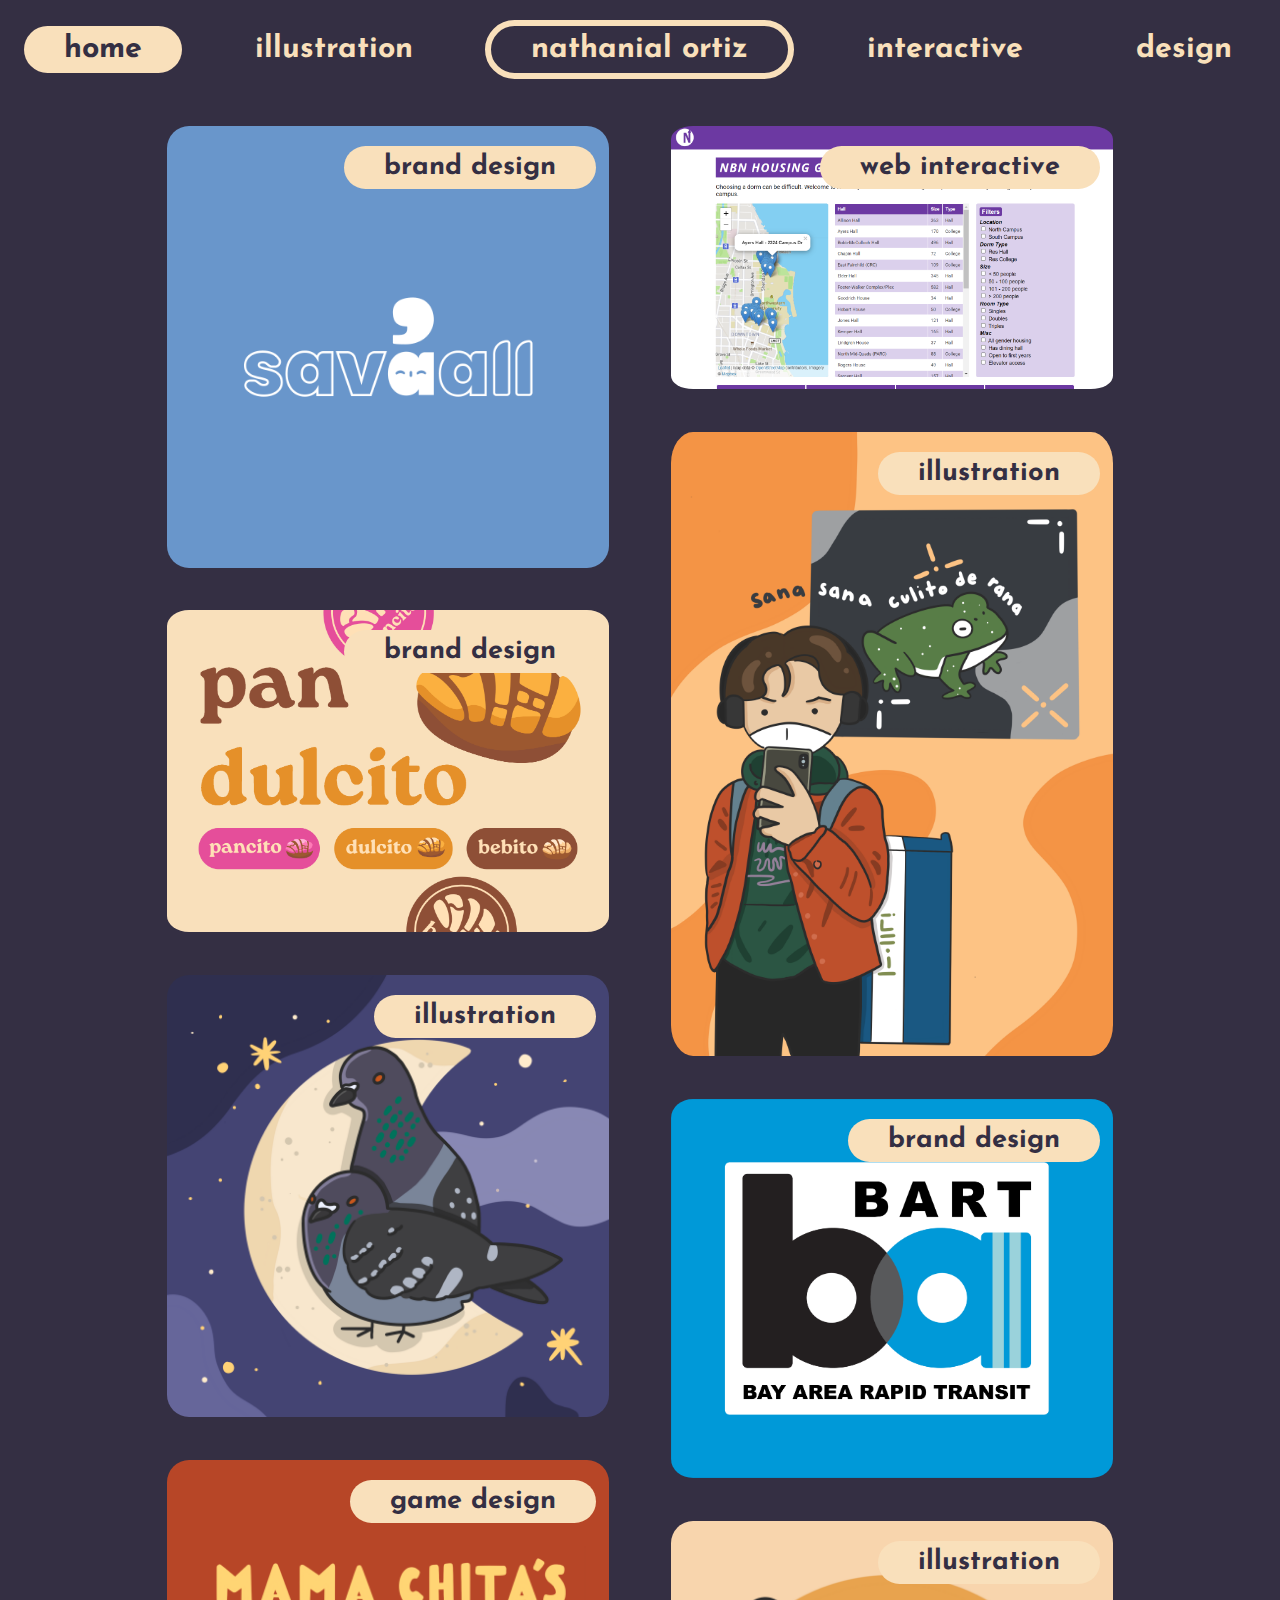
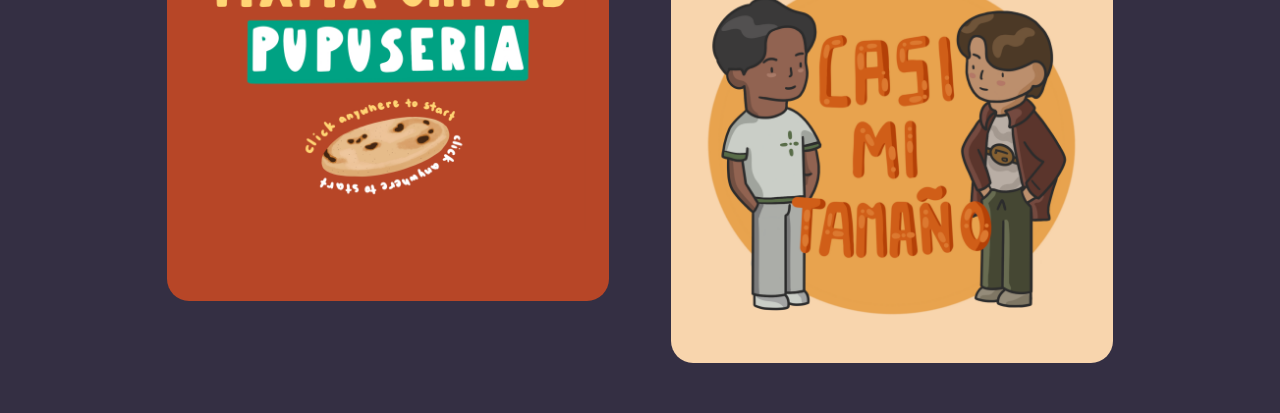
==== index.html @ 3fd73d50 "New Portfolio" ====
<!DOCTYPE html>
<html>
<head>
    <title>Nathanial Ortiz</title>
    <link rel="stylesheet" href="style.css" >
    <link href="https://fonts.googleapis.com/css2?family=Josefin+Sans:ital,wght@0,400;0,500;0,600;0,700;1,400;1,500;1,600;1,700&display=swap" rel="stylesheet">
</head>

<body>
    <div class="topnav"> 
        <a class="active" href="index.html">home</a>
        <a href="illustration.html">illustration</a>
        <a id="namenav">nathanial ortiz</a>
        <a href="interactive.html">interactive</a>
        <a href="design.html">design</a>
    </div>
    <div class="gallery">
    <div class="scroll">
        <button class="featured">
            <a>brand design</a>
            <img src="img/savaall.png">
        </button>
        <button class="featured">
            <a>brand design</a>
            <img src="img/pan-dulcito.png">
        </button>
        <button class="featured">
            <a>illustration</a>
            <img src="img/paloma_couple.png">
        </button>
        <button class="featured" onclick="location.href='pupuseria.html'">
            <a>game design</a>
            <img src="img/pupuseria.png">
        </button>
        
        
    </div>
    <div class="scroll">
        <button class="featured" onclick="location.href='housing_guide.html'">
            <a>web interactive</a>
            <img src="img/housing_guide_for_mockup.png">
        </button>
        <button class="featured">
            <a>illustration</a>
            <img src="img/rana_rana.png">
        </button>
        <button class="featured">
            <a>brand design</a>
            <img src="img/Asset 2@4x-81.png">
        </button>
        <button class="featured">
            <a>illustration</a>
            <img src="img/casi.png">
        </button>
        
    </div>
    </div>
        
</body>
</html>
---- style.css ----
@import url('https://fonts.googleapis.com/css2?family=Inter:wght@100;200;300;400;500;600;700;800;900&display=swap');

body, button{
    background-color: #342F43;
    font-family: 'Josefin Sans', sans-serif;
    font-style: normal;
    color: #F9E0BB;
    font-weight: bold;
    flex-wrap: wrap;      
}
h1{
    background-color: #F9E0BB;
    color:#342F43;
    padding: 10px 30px;
    border-radius: 33px;

}
h2{
    font-size: 2.5em;
    background-color: #F9E0BB;
    color: #342F43;
    padding: 15px 20px;
    border-radius: 15px;
    font-style: italic;
    /* text-decoration: underline; */
}
h3{
    font-size: 1.6em;
    padding: 10px 17px;
    background-color:#F9E0BB;
    border-radius: 30px;
    color:#342F43;
    width:fit-content; 
}
h4{
    font-size: 1.6em;
    padding: 10px 17px;
    background-color:#342F43;
    border-radius: 30px;
    color:#F9E0BB;
    width:fit-content; 
    margin: 20px auto;
}
a{  color: #F9E0BB;
    text-decoration: none;
    font-size: 1.9em;
    padding: 8px 40px;
    margin: 20px auto;
    border-radius: 30px;
    transition: 0.35s;   
}
p{
    font-family: "Inter", sans-serif;
    font-weight: 300;
    font-size: 1.2em;
    line-height: 1.5em;
    /* margin-bottom: 40px; */
}
a:hover{
    color: #342F43;
    background-color:  #F9E0BB;
}
li{
    font-family: "Inter", sans-serif;
    font-weight: 300;
    font-size: 1.2em;
    line-height: 1.5em;
}
.topnav{
    display: flex;
    text-align: center;
    /* padding: 0 10vw; */
    align-items: center;
    position: fixed;
    z-index: 100;
    background-color: #342F43;
    width: 100%;
    top:0;
}
#namenav{
    border: 6px solid #F9E0BB;
    border-radius: 30px;
    border-style: inline;
    justify-content: space-around;
}
.gallery{
    display: flex; 
    flex-direction: row;
    margin: 125px 10vw 0;
}
.featured{
    border: 0;
    /* margin-bottom: 5%; */
    background-color: transparent;
    margin: 0% 5% 7.5% 5%;
    position: relative;
}

.featured>img{
    border-radius: 5%;
    width: 100%;
    transition: 0.35s;
}

.featured>a{
    position: absolute;
    color: #342F43;
    background-color:  #F9E0BB;
    right: 1.5vw;
    text-align: right;
    font-size: 1.7rem;  
}
.featured:hover>a{
    color: #F9E0BB;
    background-color: #342F43;
}
.scroll{
    display:flex;
    flex-direction: column;
    width: 50%;
}
.illustration>button{
    text-align: center;
    margin: auto;
    width: 70vh;
    max-width: 60vw;
    /* margin: 0 25%; */
}
.illustration{ 
    flex-direction: column;
    margin: 150px 15vw 100px;
}
.header{
    margin: 125px auto 30px;
    width: fit-content;
}
.slider{
    position: fixed;
    bottom: 10px;
    left: 50vw;
    transform: translateX(-50%);
    margin: 25px 0;
}
.slider>button{
    border: none;
    background-color: transparent;
}
.w3-button{
    background-color: #F9E0BB;
    color:#342F43;
    font-size: 2rem;
}
.w3-button:hover{
    background-color: #342F43;
    color:#F9E0BB;
}
.photo-grid{
    display:flex;
    flex-wrap: wrap;
    align-content: space-between;
    gap: 20px;
    margin: 20px 0;
}
.three-row-photo-grid>img{
    width: calc(33.3% - 3.33px);
}
.photo-grid>img{
    width: calc(50% - 10px);
    border-radius: 20px;
    height: 100%;
    align-self: center;
    margin: auto;

}

.lead-image{
    margin: 10px 10% 30px;
    border-radius: 30px;
}
.project-page{
    display: flex; 
    flex-direction: row;
    margin: 125px 10vw 0;
    flex-direction: column;
    margin: 0px 20vw 100px;
}
.active{
    color: #342F43;
    background-color:  #F9E0BB;
}
.skills{
    display: inline-flex;   
}
.skills>a{
    font-size: 1.3em;
    border: 5px solid #F9E0BB;
    margin: 20px 10px 20px 0;
}
.skills>a:hover{
    color:#F9E0BB;
    background-color: #342F43;
}
.yellow{
    background-color: #F9E0BB;
    color:#342F43;
    border: 6px solid #F9E0BB;
}
.yellow:hover{
    background-color: #342F43;
    color:#F9E0BB;
}


/* Make sure to take away extra space on sides on tablet version */
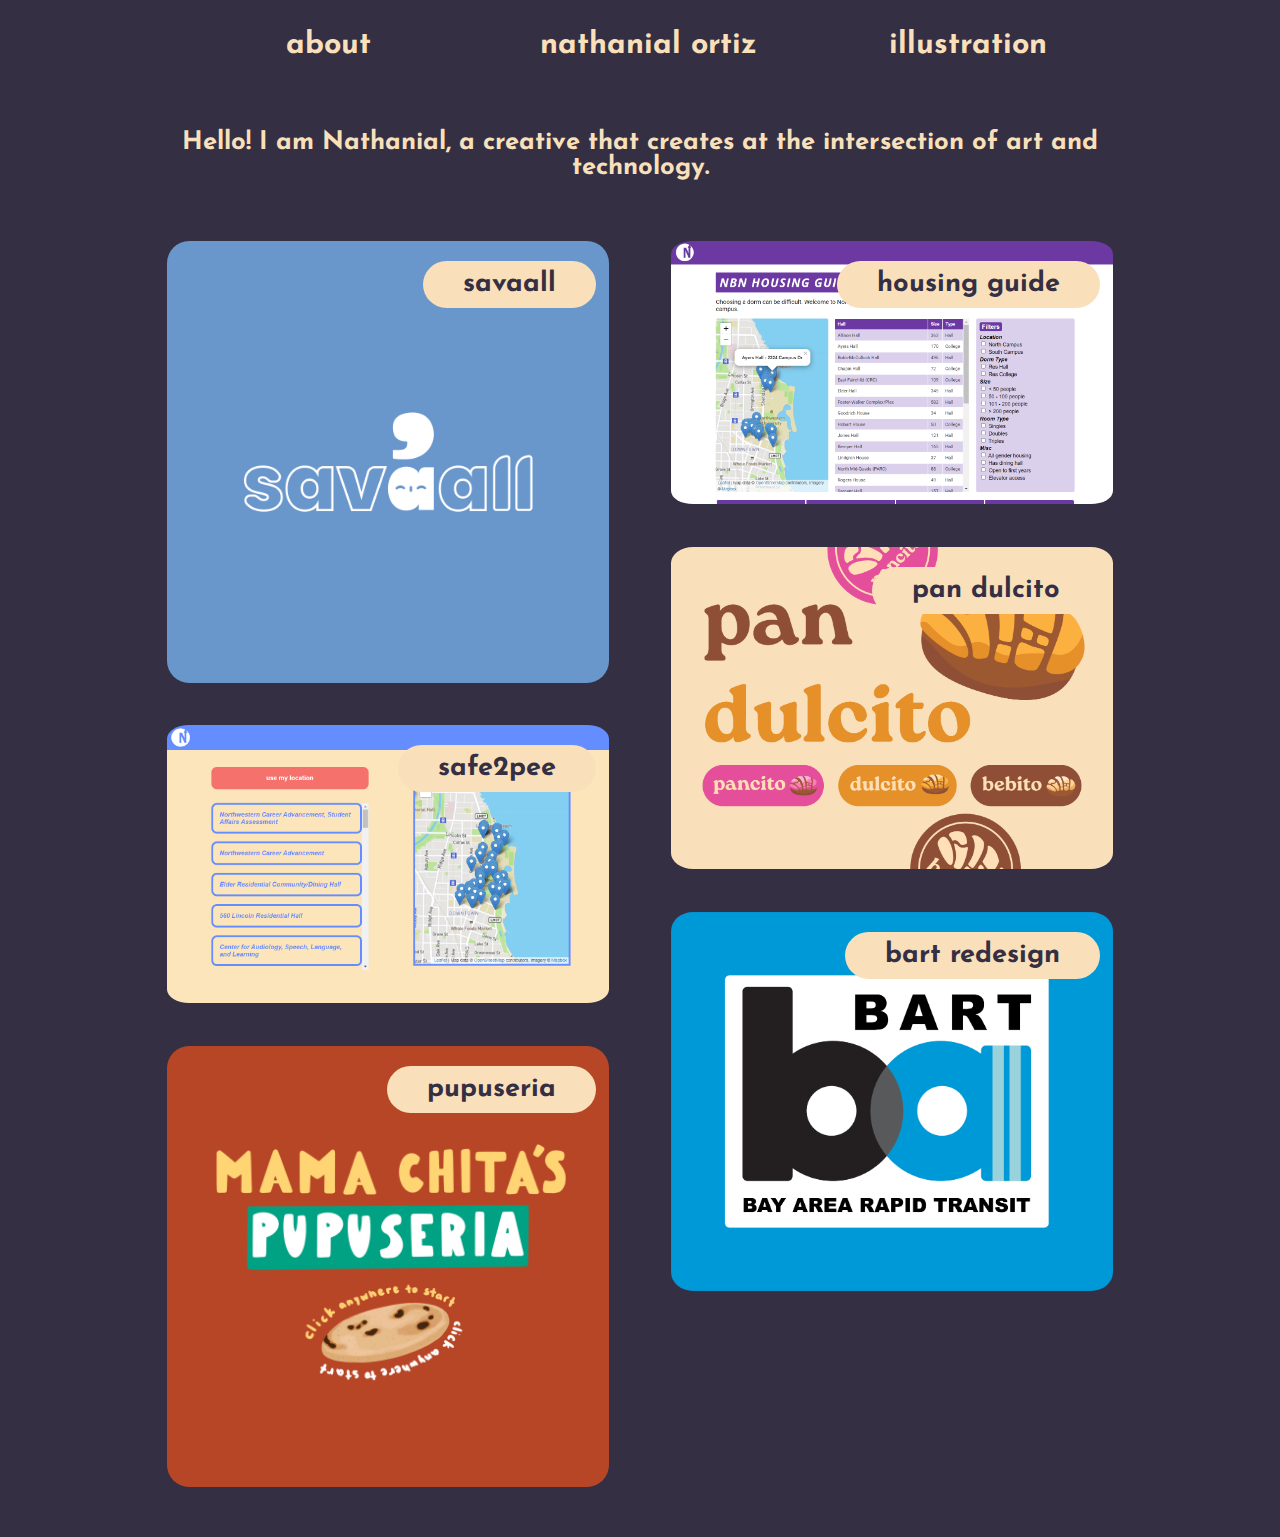
==== commit 317c9dc1: "update" ====
--- a/index.html
+++ b/index.html
@@ -8,28 +8,31 @@
 
 <body>
     <div class="topnav"> 
-        <a class="active" href="index.html">home</a>
-        <a href="illustration.html">illustration</a>
-        <a id="namenav">nathanial ortiz</a>
-        <a href="interactive.html">interactive</a>
-        <a href="design.html">design</a>
+        <a id="first-nav-item" href="about.html">about</a>
+        <a id="second-nav-item" style="position: static; margin-left: 50%; transform: translate(-50%, 0);" href="index.html" >nathanial ortiz</a>
+        <a id="third-nav-item" href="illustration.html">illustration</a>
+    </div>
+    <div class="subheader">
+        <h4>Hello! I am Nathanial, a creative that creates at the intersection of art and technology.</h4>
+    </div>
     </div>
     <div class="gallery">
     <div class="scroll">
         <button class="featured">
-            <a>brand design</a>
+            <a>savaall</a>
             <img src="img/savaall.png">
         </button>
-        <button class="featured">
-            <a>brand design</a>
-            <img src="img/pan-dulcito.png">
-        </button>
-        <button class="featured">
-            <a>illustration</a>
+        
+        <!-- <button class="featured">
+            <a>paloma</a>
             <img src="img/paloma_couple.png">
+        </button> -->
+        <button class="featured interactive" onclick="location.href='safe2pee.html'">
+            <a>safe2pee</a>
+            <img src="img/safe2pee_main.png">
         </button>
         <button class="featured" onclick="location.href='pupuseria.html'">
-            <a>game design</a>
+            <a>pupuseria</a>
             <img src="img/pupuseria.png">
         </button>
         
@@ -37,21 +40,25 @@
     </div>
     <div class="scroll">
         <button class="featured" onclick="location.href='housing_guide.html'">
-            <a>web interactive</a>
+            <a>housing guide</a>
             <img src="img/housing_guide_for_mockup.png">
         </button>
+        <!-- <button class="featured">
+            <a>+</a>
+            <img src="img/rana_rana.png">
+        </button> -->
         <button class="featured">
-            <a>illustration</a>
-            <img src="img/rana_rana.png">
+            <a>pan dulcito</a>
+            <img src="img/pan-dulcito.png">
         </button>
         <button class="featured">
-            <a>brand design</a>
+            <a>bart redesign</a>
             <img src="img/Asset 2@4x-81.png">
         </button>
-        <button class="featured">
-            <a>illustration</a>
+        <!-- <button class="featured">
+            <a>+</a>
             <img src="img/casi.png">
-        </button>
+        </button> -->
         
     </div>
     </div>
--- a/style.css
+++ b/style.css
@@ -44,10 +44,11 @@
 a{  color: #F9E0BB;
     text-decoration: none;
     font-size: 1.9em;
-    padding: 8px 40px;
+    padding: 10px 40px;
     margin: 20px auto;
     border-radius: 30px;
-    transition: 0.35s;   
+    transition: 0.35s;
+    background-color:#342F43;
 }
 p{
     font-family: "Inter", sans-serif;
@@ -68,8 +69,6 @@
 }
 .topnav{
     display: flex;
-    text-align: center;
-    /* padding: 0 10vw; */
     align-items: center;
     position: fixed;
     z-index: 100;
@@ -78,15 +77,16 @@
     top:0;
 }
 #namenav{
-    border: 6px solid #F9E0BB;
+    /* border: 6px solid #342F43; */
     border-radius: 30px;
     border-style: inline;
-    justify-content: space-around;
+    /* justify-content: space-around; */
+    /* align-self: center; */
 }
 .gallery{
     display: flex; 
     flex-direction: row;
-    margin: 125px 10vw 0;
+    margin: 50px 10vw 0;
 }
 .featured{
     border: 0;
@@ -95,13 +95,11 @@
     margin: 0% 5% 7.5% 5%;
     position: relative;
 }
-
 .featured>img{
     border-radius: 5%;
     width: 100%;
     transition: 0.35s;
 }
-
 .featured>a{
     position: absolute;
     color: #342F43;
@@ -170,9 +168,7 @@
     height: 100%;
     align-self: center;
     margin: auto;
-
-}
-
+}
 .lead-image{
     margin: 10px 10% 30px;
     border-radius: 30px;
@@ -184,6 +180,15 @@
     flex-direction: column;
     margin: 0px 20vw 100px;
 }
+.subheader{
+    margin: 120px 10vw 0;
+    text-align: center;
+}
+.subheader>a{
+    margin: auto 15px auto;
+    font-size: 25px;
+    padding: 7px 30px;
+}
 .active{
     color: #342F43;
     background-color:  #F9E0BB;
@@ -209,6 +214,45 @@
     background-color: #342F43;
     color:#F9E0BB;
 }
-
+#first-nav-item{
+    position: absolute; 
+    margin-left: 25%; 
+    transform: translate(-50%, 0)
+}
+#second-nav-item{
+    position: relative; 
+    margin-left: 50%; 
+    transform: translate(-50%, 0)
+}
+#third-nav-item{
+    position: absolute; 
+    margin-left: 75%; 
+    transform: translate(-50%, 0)
+}
+@media screen and (max-width: 650px) {
+    .scroll{
+        width: 100%;
+    }
+    img{
+        width:80vw
+    }
+    .gallery{
+        display: block; 
+        flex-direction: row;
+        margin: auto;
+    }
+    .featured>a{
+        margin:15px;
+    }
+    .topnav{
+        padding: auto ;
+        width: 100%;
+        font-size: 15px;
+    }
+    .topnav>a{
+        padding: 5px 10px;
+    }
+    
+}
 
 /* Make sure to take away extra space on sides on tablet version */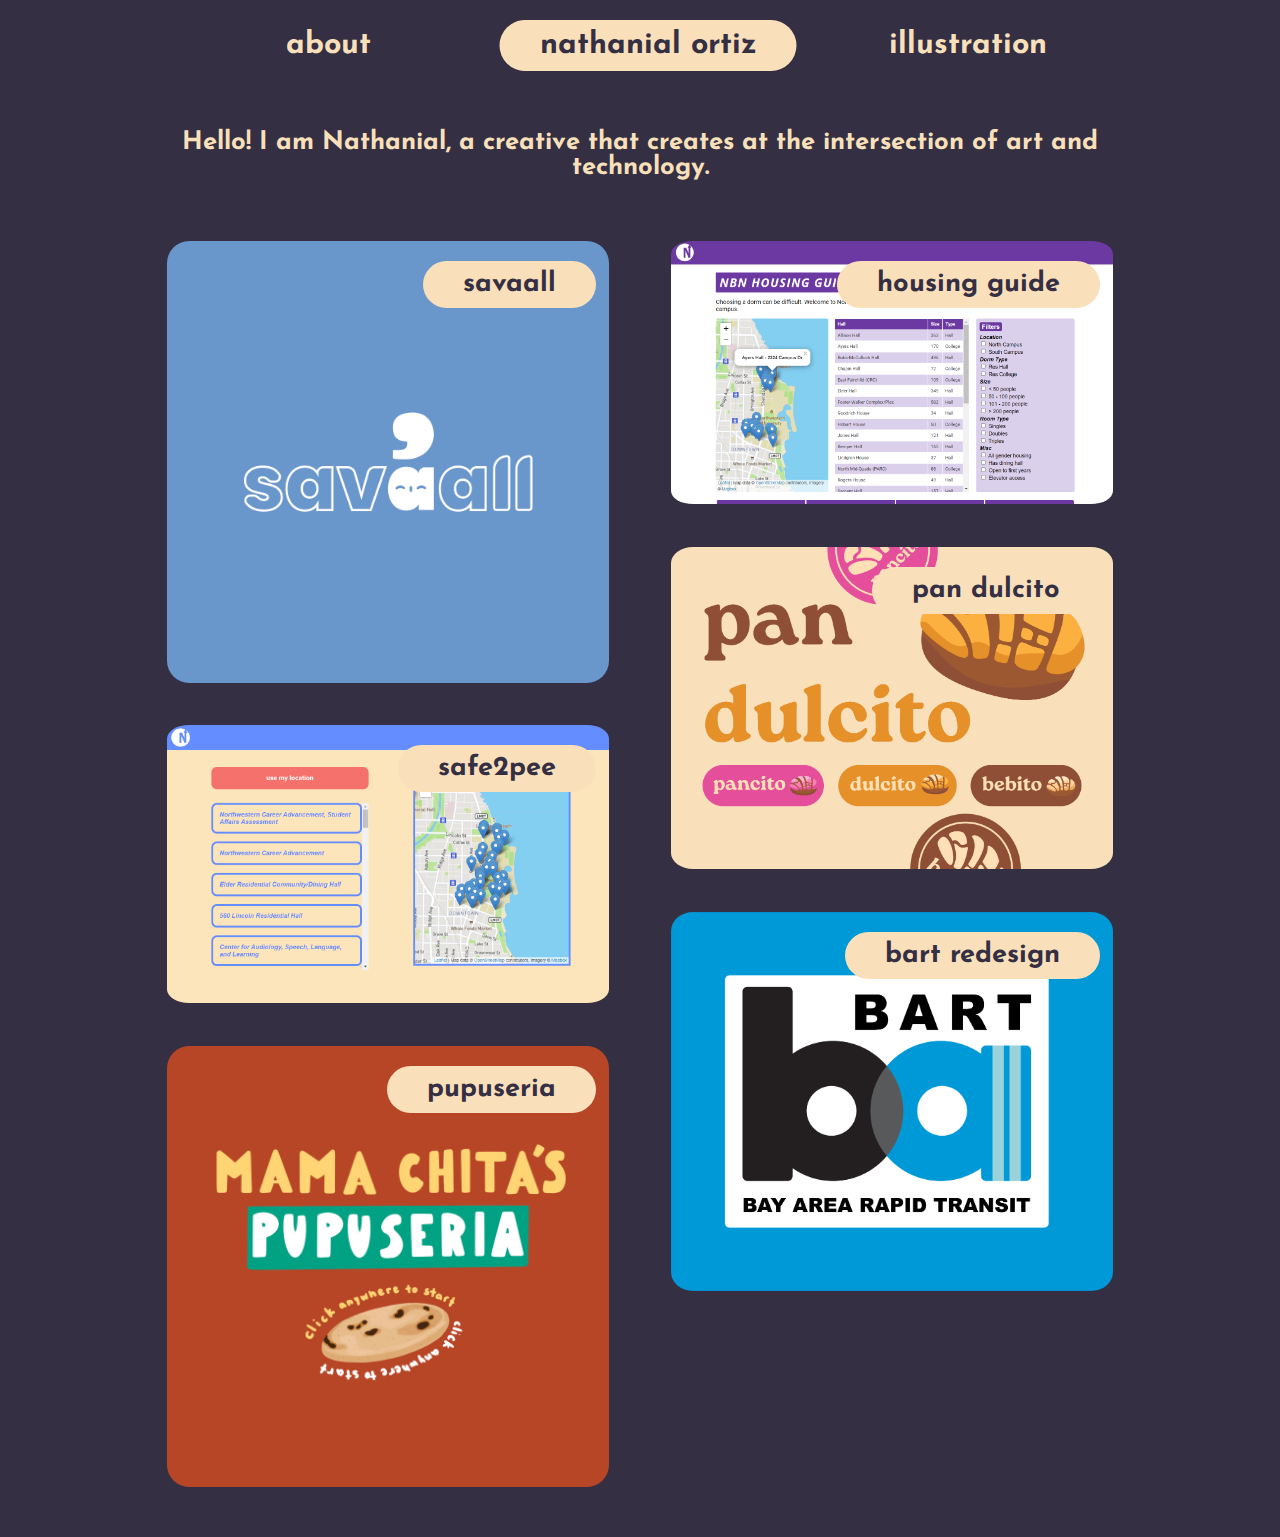
==== commit cb45a219: "sum mobile integration" ====
--- a/index.html
+++ b/index.html
@@ -4,12 +4,13 @@
     <title>Nathanial Ortiz</title>
     <link rel="stylesheet" href="style.css" >
     <link href="https://fonts.googleapis.com/css2?family=Josefin+Sans:ital,wght@0,400;0,500;0,600;0,700;1,400;1,500;1,600;1,700&display=swap" rel="stylesheet">
+    <meta name="viewport" content="width=device-width" />
 </head>
 
 <body>
     <div class="topnav"> 
         <a id="first-nav-item" href="about.html">about</a>
-        <a id="second-nav-item" style="position: static; margin-left: 50%; transform: translate(-50%, 0);" href="index.html" >nathanial ortiz</a>
+        <a id="second-nav-item" class="active" href="index.html">nathanial ortiz</a>
         <a id="third-nav-item" href="illustration.html">illustration</a>
     </div>
     <div class="subheader">
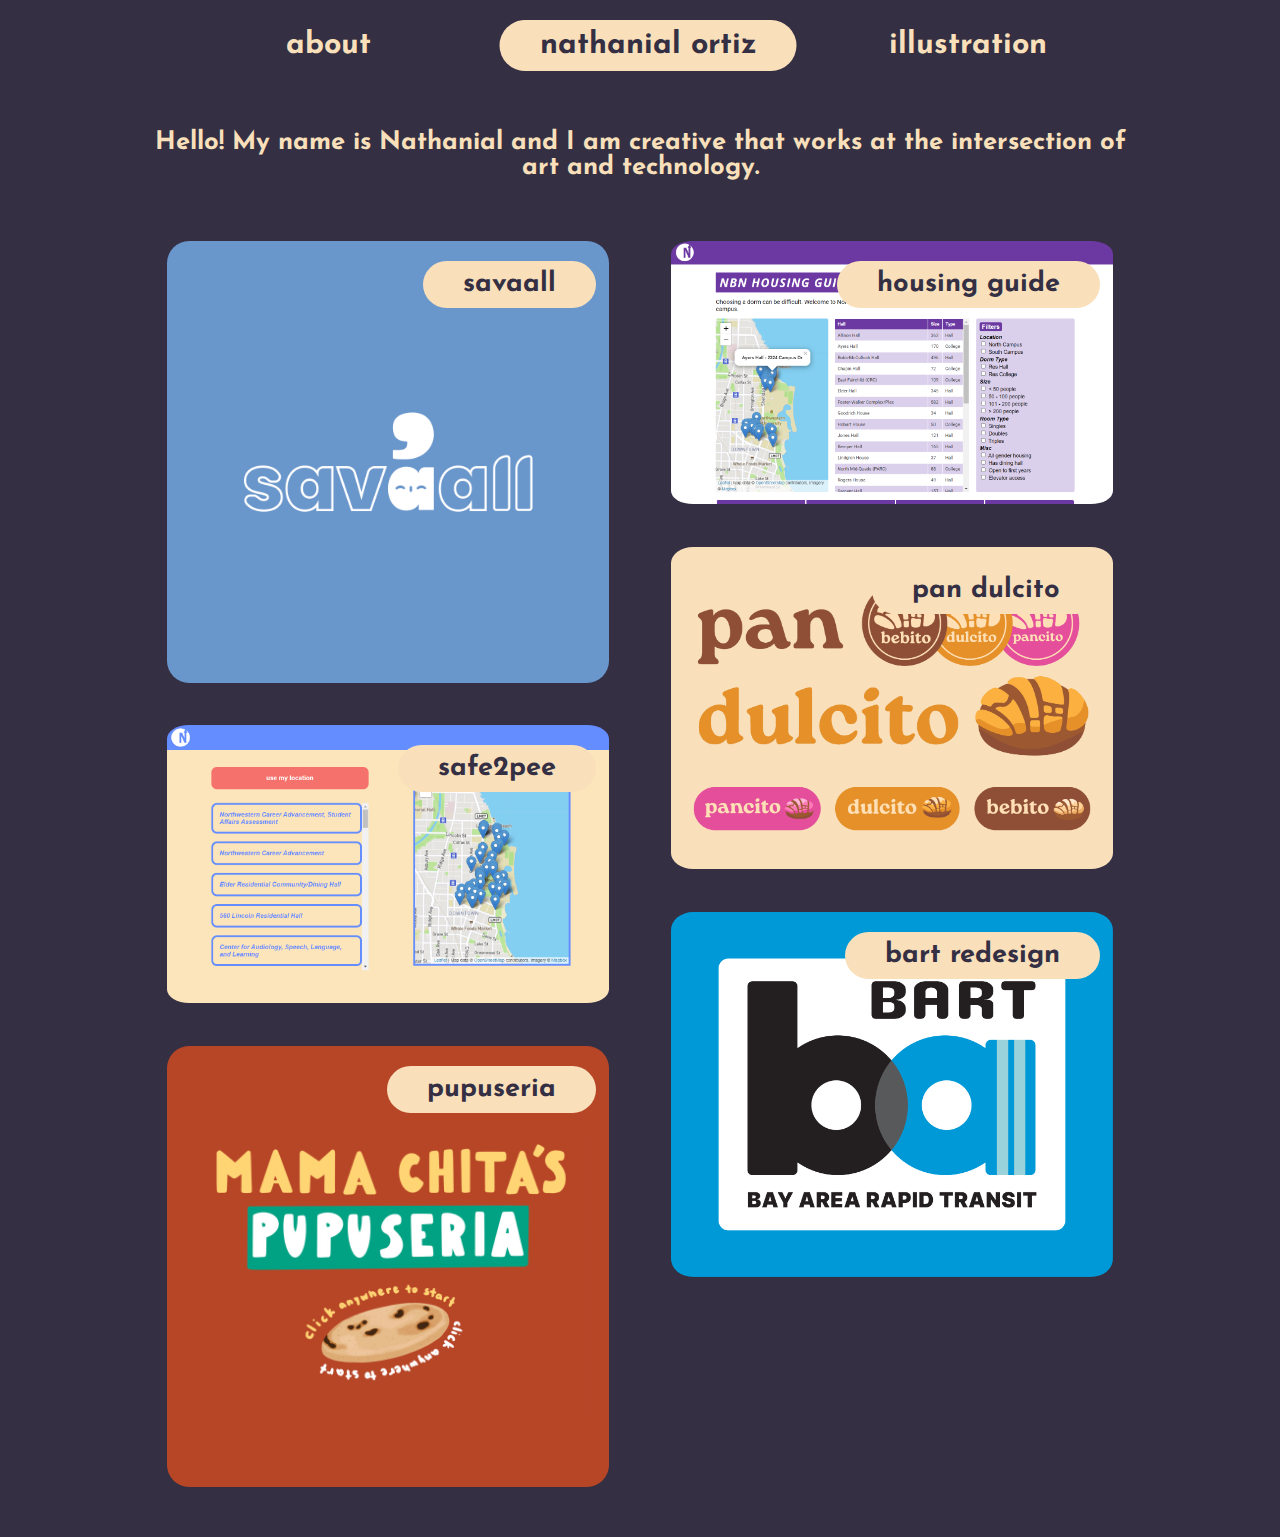
==== commit 38dca824: "updates" ====
--- a/index.html
+++ b/index.html
@@ -14,12 +14,13 @@
         <a id="third-nav-item" href="illustration.html">illustration</a>
     </div>
     <div class="subheader">
-        <h4>Hello! I am Nathanial, a creative that creates at the intersection of art and technology.</h4>
+        <h4>Hello! My name is Nathanial and I am creative that works
+             at the intersection of art and technology.</h4>
     </div>
     </div>
     <div class="gallery">
     <div class="scroll">
-        <button class="featured">
+        <button class="featured" onclick="location.href='savaall.html'">
             <a>savaall</a>
             <img src="img/savaall.png">
         </button>
@@ -48,13 +49,13 @@
             <a>+</a>
             <img src="img/rana_rana.png">
         </button> -->
-        <button class="featured">
+        <button class="featured" onclick="location.href='pan-dulcito.html'">
             <a>pan dulcito</a>
             <img src="img/pan-dulcito.png">
         </button>
-        <button class="featured">
+        <button class="featured" onclick="location.href='bart.html'">
             <a>bart redesign</a>
-            <img src="img/Asset 2@4x-81.png">
+            <img src="img/bart-logo.png">
         </button>
         <!-- <button class="featured">
             <a>+</a>
--- a/style.css
+++ b/style.css
@@ -128,13 +128,16 @@
     flex-direction: column;
     margin: 150px 15vw 100px;
 }
+.illustration>button{
+    margin-bottom: 40px;
+}
 .header{
     margin: 125px auto 30px;
     width: fit-content;
 }
 .slider{
     position: fixed;
-    bottom: 10px;
+    bottom: 40px;
     left: 50vw;
     transform: translateX(-50%);
     margin: 25px 0;
@@ -169,16 +172,29 @@
     align-self: center;
     margin: auto;
 }
+.photo-grid>div{
+    width: calc(50% - 10px);
+    border-radius: 20px;
+    height: 100%;
+    align-self: center;
+    margin: auto;
+}
 .lead-image{
     margin: 10px 10% 30px;
     border-radius: 30px;
 }
 .project-page{
+    display: flex; 
+    flex-direction: row;
+    flex-direction: column;
+    margin: 0px 20vw 100px;
+}
+.about{
     display: flex; 
     flex-direction: row;
     margin: 125px 10vw 0;
     flex-direction: column;
-    margin: 0px 20vw 100px;
+    margin: 125px 20vw 0px;
 }
 .subheader{
     margin: 120px 10vw 0;
@@ -187,6 +203,7 @@
 .subheader>a{
     margin: auto 15px auto;
     font-size: 25px;
+    font-weight: 100;
     padding: 7px 30px;
 }
 .active{
@@ -229,7 +246,7 @@
     margin-left: 75%; 
     transform: translate(-50%, 0)
 }
-@media screen and (max-width: 650px) {
+@media screen and (max-width: 900px) {
     .scroll{
         width: 100%;
     }
@@ -247,12 +264,76 @@
     .topnav{
         padding: auto ;
         width: 100%;
-        font-size: 15px;
     }
     .topnav>a{
         padding: 5px 10px;
     }
-    
+    *{
+        /* font-size: 11px; */
+    }
+    #first-nav-item{
+        position: relative; 
+        margin-left: auto; 
+        transform: translate(0, 0)
+    }
+    #second-nav-item{
+        position: relative; 
+        margin-left: auto; 
+        transform: translate(0, 0);
+        bottom: 5%;
+    }
+    #third-nav-item{
+        position: relative;
+        margin-left: auto;
+        transform: translate(0, 0);
+    }
+    .subheader{
+        margin: 8vh 5% 0;
+        text-align: left;
+    }
+    .illustration{ 
+        flex-direction: column;
+        margin: 8vh 5% 0px;
+    }
+    .illustration>button{
+        max-width: 100%;
+    }
+    .project-page, .about{
+        display: flex; 
+        flex-direction: row;
+        flex-direction: column;
+        margin: 8vh 5% 100px;
+        width: 90%;
+    }
+    .lead-image{
+        margin: auto;
+        border-radius: 10px;
+    }
+    .header{
+        margin: 0 auto 20px;
+    }
+    .skills{
+        flex-flow: row wrap;
+        margin-bottom: 10px;
+    }
+    .skills>a{
+        margin: 20px 10px 0px 0px;
+    }
+    .featured>a{
+        font-size: 20px;
+    }
+    h2{ font-size: 30px;}
+    h3{ font-size: 20px;}
+    h4{ font-size: 20px; font-weight: 600;}
+    a{ font-size: 20px;}
+    .skills>a{font-size: 15px;}
+    .photo-grid>div{
+        width: 100%;
+        border-radius: 20px;
+        height: 100%;
+        align-self: center;
+        margin: auto;
+    }
 }
 
 /* Make sure to take away extra space on sides on tablet version */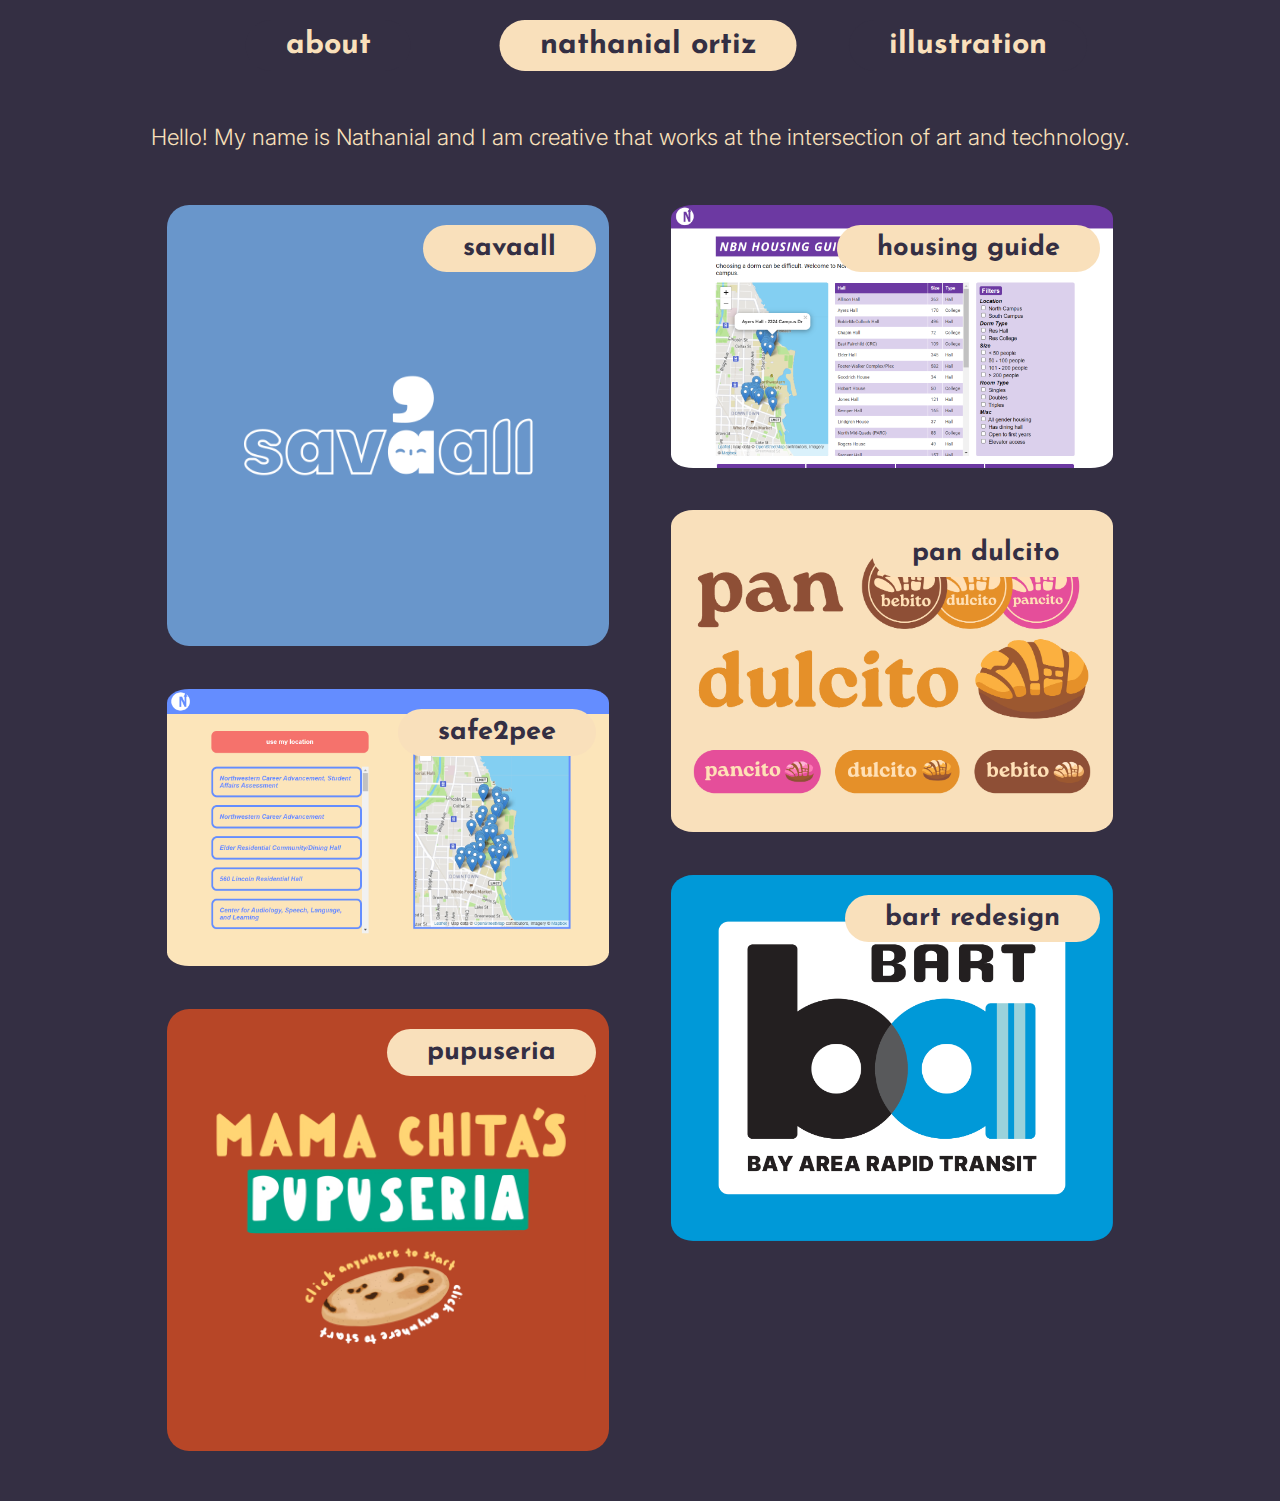
==== commit f21c72a8: "some more" ====
--- a/index.html
+++ b/index.html
@@ -14,8 +14,8 @@
         <a id="third-nav-item" href="illustration.html">illustration</a>
     </div>
     <div class="subheader">
-        <h4>Hello! My name is Nathanial and I am creative that works
-             at the intersection of art and technology.</h4>
+        <p style="font-size: 1.4em;">Hello! My name is Nathanial and I am creative that works
+             at the intersection of art and technology.</p>
     </div>
     </div>
     <div class="gallery">
